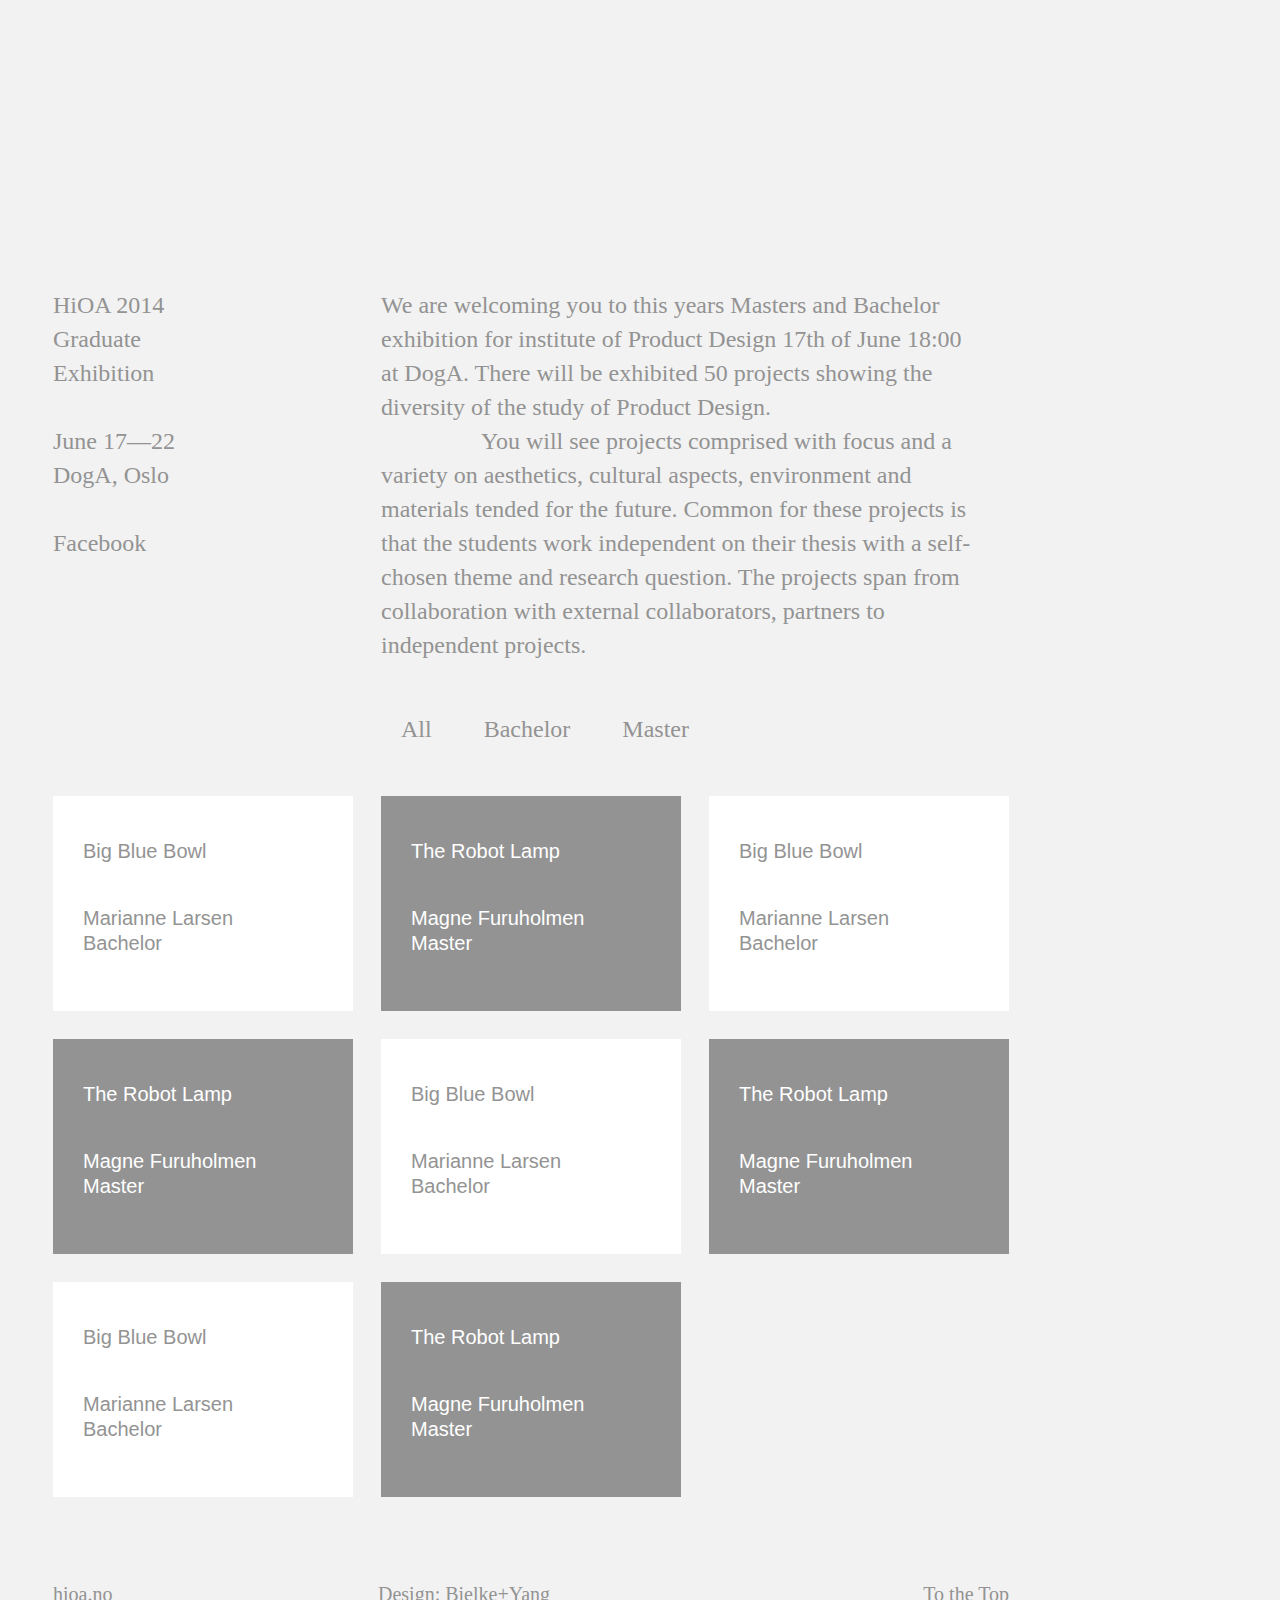
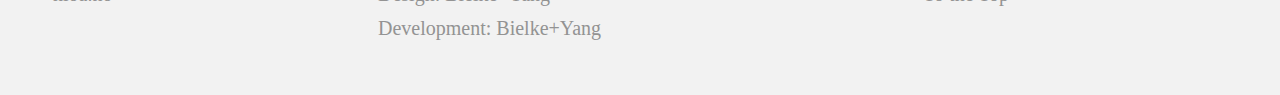
==== index.html @ e1ef98c4 "HiOA site update" ====
<!DOCTYPE html>
<!--[if lt IE 7]>      <html class="no-js lt-ie9 lt-ie8 lt-ie7"> <![endif]-->
<!--[if IE 7]>         <html class="no-js lt-ie9 lt-ie8"> <![endif]-->
<!--[if IE 8]>         <html class="no-js lt-ie9"> <![endif]-->
<!--[if gt IE 8]><!--> <html class="no-js"> <!--<![endif]-->
    <head>
        <meta charset="utf-8">
        <meta http-equiv="X-UA-Compatible" content="IE=edge">
        <title>home</title>
        <meta name="description" content="">
        <meta name="viewport" content="width=device-width, initial-scale=1">

        <!-- Place favicon.ico and apple-touch-icon.png in the root directory -->

        <link rel="stylesheet" href="css/normalize.css">
        <link rel="stylesheet" href="css/style.css">
        <script src="js/vendor/modernizr-2.6.2.min.js"></script>
    </head>
    <body>

<div id="wrap">

<div class="logo">
  <img class="hioa" src="https://dl.dropboxusercontent.com/s/u48z67vmslg3ey4/hioa_logo_main.png" alt="">
</div>
  
  
<div class="text">
  
    <div class="title"> 
      
      <h2>HiOA 2014<br/>Graduate<br/>Exhibition</h2>
      
      <ul>
        <li>June 17—22</li>
        <li><a href="#">DogA</a>, Oslo </li>
        <li class="fb"><a href="#">Facebook</a></li>
      </ul>
    
    </div>
    
    <div class="info">
      <p>We are welcoming you to this years Masters and Bachelor exhibition for institute of Product Design 17th of June 18:00 at DogA. There will be exhibited 50 projects showing the diversity of the study of Product Design.</p>    
      <p>You will see projects comprised with focus and a variety on aesthetics, cultural aspects, environment and materials tended for the future. Common for these projects is that the students work independent on their thesis with a self-chosen theme and research question. The projects span from collaboration with external collaborators, partners to independent projects.</p>
    </div>
    <div class="clear"></div>
</div>
  
<ul class="filter"> 
  <li class="all"><span class= "arrow-grey"></span>All</li>
  <li class="ba"><span class= "arrow-grey"></span>Bachelor</li>
  <li class="ma"><span class= "arrow-grey"></span>Master</li>
</ul>
  
<ul class="projects">

  <li class="ba">
    <img src="http://placehold.it/350x250" alt="" />
    <p class="title">Big Blue Bowl</p>
    <p class="person">Marianne Larsen<br/>Bachelor</p>
  </li>
  
  <li class="ma">
    <img src="http://placehold.it/350x350" alt="" />
    <p class="title">The Robot Lamp</p>
    <p class="person">Magne Furuholmen<br/>Master</p>
  </li>

  <li class="ba">
    <img src="http://placehold.it/350x250" alt="" />
    <p class="title">Big Blue Bowl</p>
    <p class="person">Marianne Larsen<br/>Bachelor</p>
  </li>
  
  <li class="ma">
    <img src="http://placehold.it/350x350" alt="" />
    <p class="title">The Robot Lamp</p>
    <p class="person">Magne Furuholmen<br/>Master</p>
  </li>
  

  <li class="ba">
    <img src="http://placehold.it/350x250" alt="" />
    <p class="title">Big Blue Bowl</p>
    <p class="person">Marianne Larsen<br/>Bachelor</p>
  </li>
  
  <li class="ma">
    <img src="http://placehold.it/350x350" alt="" />
    <p class="title">The Robot Lamp</p>
    <p class="person">Magne Furuholmen<br/>Master</p>
  </li>

  <li class="ba">
    <img src="http://placehold.it/350x250" alt="" />
    <p class="title">Big Blue Bowl</p>
    <p class="person">Marianne Larsen<br/>Bachelor</p>
  </li>
  
  <li class="ma">
    <img src="http://placehold.it/350x350" alt="" />
    <p class="title">The Robot Lamp</p>
    <p class="person">Magne Furuholmen<br/>Master</p>
  </li>
  
</ul>
  
<div class="clear"></div>

  
<footer>
  
  <div class="site">
    <a href="">hioa.no</a>
  </div>
  
  <div class="credit">
    Design: <a href="">Bielke+Yang</a></br>
    Development: <a href="">Bielke+Yang</a> 
  </div>
  
  <div class="top">
    <span class= "arrow-grey up"></span><a href="">To the Top</a>
  </div>
  <div class="clear"></div>
</footer>
  
  </div>

        <script src="//ajax.googleapis.com/ajax/libs/jquery/1.10.2/jquery.min.js"></script>
        <script>window.jQuery || document.write('<script src="js/vendor/jquery-1.10.2.min.js"><\/script>')</script>
        <script src="//cdnjs.cloudflare.com/ajax/libs/masonry/3.1.2/masonry.pkgd.js">
            $('.projects').masonry({
            columnWidth: 300,
            itemSelector: 'li',
            gutter: 30
            });
        </script>
        <script src="js/main.js"></script>

        <!-- Google Analytics: change UA-XXXXX-X to be your site's ID. -->
        <script>
            (function(b,o,i,l,e,r){b.GoogleAnalyticsObject=l;b[l]||(b[l]=
            function(){(b[l].q=b[l].q||[]).push(arguments)});b[l].l=+new Date;
            e=o.createElement(i);r=o.getElementsByTagName(i)[0];
            e.src='//www.google-analytics.com/analytics.js';
            r.parentNode.insertBefore(e,r)}(window,document,'script','ga'));
            ga('create','UA-XXXXX-X');ga('send','pageview');
        </script>
    </body>
</html>
---- css/style.css ----
/* Welcome to Compass.
 * In this file you should write your main styles. (or centralize your imports)
 * Import this file using the following HTML or equivalent:
 * <link href="/stylesheets/screen.css" media="screen, projection" rel="stylesheet" type="text/css" /> */
html, body, div, span, applet, object, iframe,
h1, h2, h3, h4, h5, h6, p, blockquote, pre,
a, abbr, acronym, address, big, cite, code,
del, dfn, em, img, ins, kbd, q, s, samp,
small, strike, strong, sub, sup, tt, var,
b, u, i, center,
dl, dt, dd, ol, ul, li,
fieldset, form, label, legend,
table, caption, tbody, tfoot, thead, tr, th, td,
article, aside, canvas, details, embed,
figure, figcaption, footer, header, hgroup,
menu, nav, output, ruby, section, summary,
time, mark, audio, video {
  margin: 0;
  padding: 0;
  border: 0;
  font: inherit;
  font-size: 100%;
  vertical-align: baseline; }

html {
  line-height: 1; }

ol, ul {
  list-style: none; }

table {
  border-collapse: collapse;
  border-spacing: 0; }

caption, th, td {
  text-align: left;
  font-weight: normal;
  vertical-align: middle; }

q, blockquote {
  quotes: none; }
  q:before, q:after, blockquote:before, blockquote:after {
    content: "";
    content: none; }

a img {
  border: none; }

article, aside, details, figcaption, figure, footer, header, hgroup, main, menu, nav, section, summary {
  display: block; }

* {
  box-sizing: border-box;
  -webkit-font-smoothing: antialiased;
  margin: 0;
  padding: 0; }

body {
  background: #f2f2f2; }

a {
  text-decoration: none;
  color: #939393;
  transition: all .4s ease; }

a:hover {
  color: #c6c6c6; }

a:active {
  color: #797979; }

.clear {
  clear: both; }

.hide {
  display: none; }

.arrow-grey {
  display: inline-block;
  background: url(https://dl.dropboxusercontent.com/s/whq3wuvthbkctgt/arrow_grey.png) 0 0 no-repeat;
  width: 18px;
  height: 18px;
  margin: 5px 8px 0 0; }
  .arrow-grey.up {
    -moz-transform: rotate(-90deg);
    -ms-transform: rotate(-90deg);
    -webkit-transform: rotate(-90deg);
    transform: rotate(-90deg); }

#wrap {
  width: 100%;
  padding: 0 25px;
  margin: 0 auto;
  overflow: hidden; }
  @media all and (max-width: 400px) {
    #wrap {
      padding: 0 0px; } }
  @media all and (max-width: 1020px) {
    #wrap {
      padding: 0 12px; } }

.logo {
  width: 300px;
  height: 140px;
  margin: 28px 0px 0px 28px; }
  .logo img.hioa {
    max-width: 100%;
    max-height: 100%; }
  @media all and (max-width: 400px) {
    .logo {
      width: 200px;
      height: 105px; } }

.text {
  margin: 120px 0px 0px 28px;
  padding: 0px;
  font: 24px/34px Feijoa, Georgia, serif;
  color: #939393; }
  @media all and (max-width: 1020px) {
    .text {
      margin: 60px 0px 0px 28px; } }
  @media all and (max-width: 400px) {
    .text {
      width: 300px;
      font: 18px/24px Feijoa, Georgia, serif;
      margin: 60px 0px 0px 14px; } }
  .text .title {
    width: 300px;
    float: left;
    margin-right: 28px; }
    .text .title h2 {
      font: 24px/34px Feijoa, Georgia, serif;
      margin-bottom: 34px; }
      @media all and (max-width: 999px) {
        .text .title h2 {
          float: left;
          margin: 0 28px 0 0; } }
      @media all and (max-width: 400px) {
        .text .title h2 {
          font: 18px/24px Feijoa, Georgia, serif;
          margin-bottom: 17px; } }
    .text .title ul, .text .title li {
      list-style-type: none; }
    .text .title .fb {
      margin-top: 34px; }
      @media all and (max-width: 1020px) {
        .text .title .fb {
          margin-top: 0px; } }
      @media all and (max-width: 400px) {
        .text .title .fb {
          width: 350px;
          font: 18px/24px Feijoa, Georgia, serif;
          margin-top: 0px; } }
  .text .info {
    width: 956px;
    float: left; }
    .text .info p:last-child {
      text-indent: 100px; }
    @media all and (max-width: 1428px) {
      .text .info {
        width: 956px; } }
    @media all and (max-width: 1375px) {
      .text .info {
        width: 600px; } }
    @media all and (max-width: 999px) {
      .text .info {
        width: 600px;
        float: left;
        margin-top: 34px; } }
    @media all and (max-width: 400px) {
      .text .info {
        width: 350px;
        font: 18px/24px Feijoa, Georgia, serif;
        margin-top: 25px; }
        .text .info p:last-child {
          text-indent: 50px; } }

.filter {
  margin: 50px 0px 22px 0px;
  padding-left: 328px;
  width: 100%; }
  @media all and (max-width: 999px) {
    .filter {
      padding-left: 0px; } }
  @media all and (max-width: 400px) {
    .filter {
      margin: 25px 0px 25px 0px;
      width: 300px;
      font: 18px/24px Feijoa, Georgia, serif;
      padding-left: 0px; } }
  .filter li {
    font: 24px/34px Feijoa, Georgia, serif;
    color: #939393;
    list-style-type: none;
    display: inline;
    padding: 0 0 0 22px;
    transition: all .4s ease; }
    @media all and (max-width: 400px) {
      .filter li {
        width: 300px;
        font: 18px/24px Feijoa, Georgia, serif;
        padding: 0 0 0 14px; } }
  .filter li:hover {
    color: #c6c6c6;
    cursor: pointer; }

.projects {
  position: relative; }
  .projects li {
    width: 300px;
    list-style-type: none;
    background: white;
    margin: 28px 0px 0px 28px;
    padding: 0;
    float: left;
    font: 20px/25px Avenir, Futura, Arial, sans-serif; }
    @media all and (max-width: 400px) {
      .projects li {
        margin: 14px 0px 0px 14px; } }
    .projects li img {
      max-width: 100%;
      min-width: 100%; }
    .projects li p {
      padding: 18px 30px 20px 30px;
      color: #939393; }
    .projects li .person {
      padding-top: 22px;
      padding-bottom: 55px; }
  .projects .ma {
    background: #939393; }
    .projects .ma p {
      color: white; }

.ma {
  margin-bottom: 200px; }

footer {
  margin: 0px 0px 0px 28px;
  padding: 80px 0px 50px 0px;
  font: 20px/34px Feijoa, Georgia, serif;
  color: #939393;
  position: relative; }
  @media all and (max-width: 400px) {
    footer {
      width: 300px;
      font: 18px/24px Feijoa, Georgia, serif;
      margin: 0px 0px 0px 28px; } }
  footer .site {
    width: 300px;
    float: left;
    margin-right: 25px; }
  footer .credit {
    width: 600px;
    float: left; }
    @media all and (max-width: 1020px) {
      footer .credit {
        float: left;
        text-align: left;
        margin-top: 28px; } }
    @media all and (max-width: 400px) {
      footer .credit {
        margin-top: 28px; } }
  footer .top {
    width: 300px;
    position: absolute;
    text-align: right;
    top: 80px;
    left: 656px; }
    @media all and (min-width: 1310px) {
      footer .top {
        left: 982px; } }
    @media all and (max-width: 1020px) {
      footer .top {
        top: 0;
        position: relative;
        float: left;
        left: 0;
        text-align: left;
        margin-top: 28px; } }
    @media all and (max-width: 400px) {
      footer .top {
        position: relative;
        float: left;
        left: 0;
        text-align: left; } }
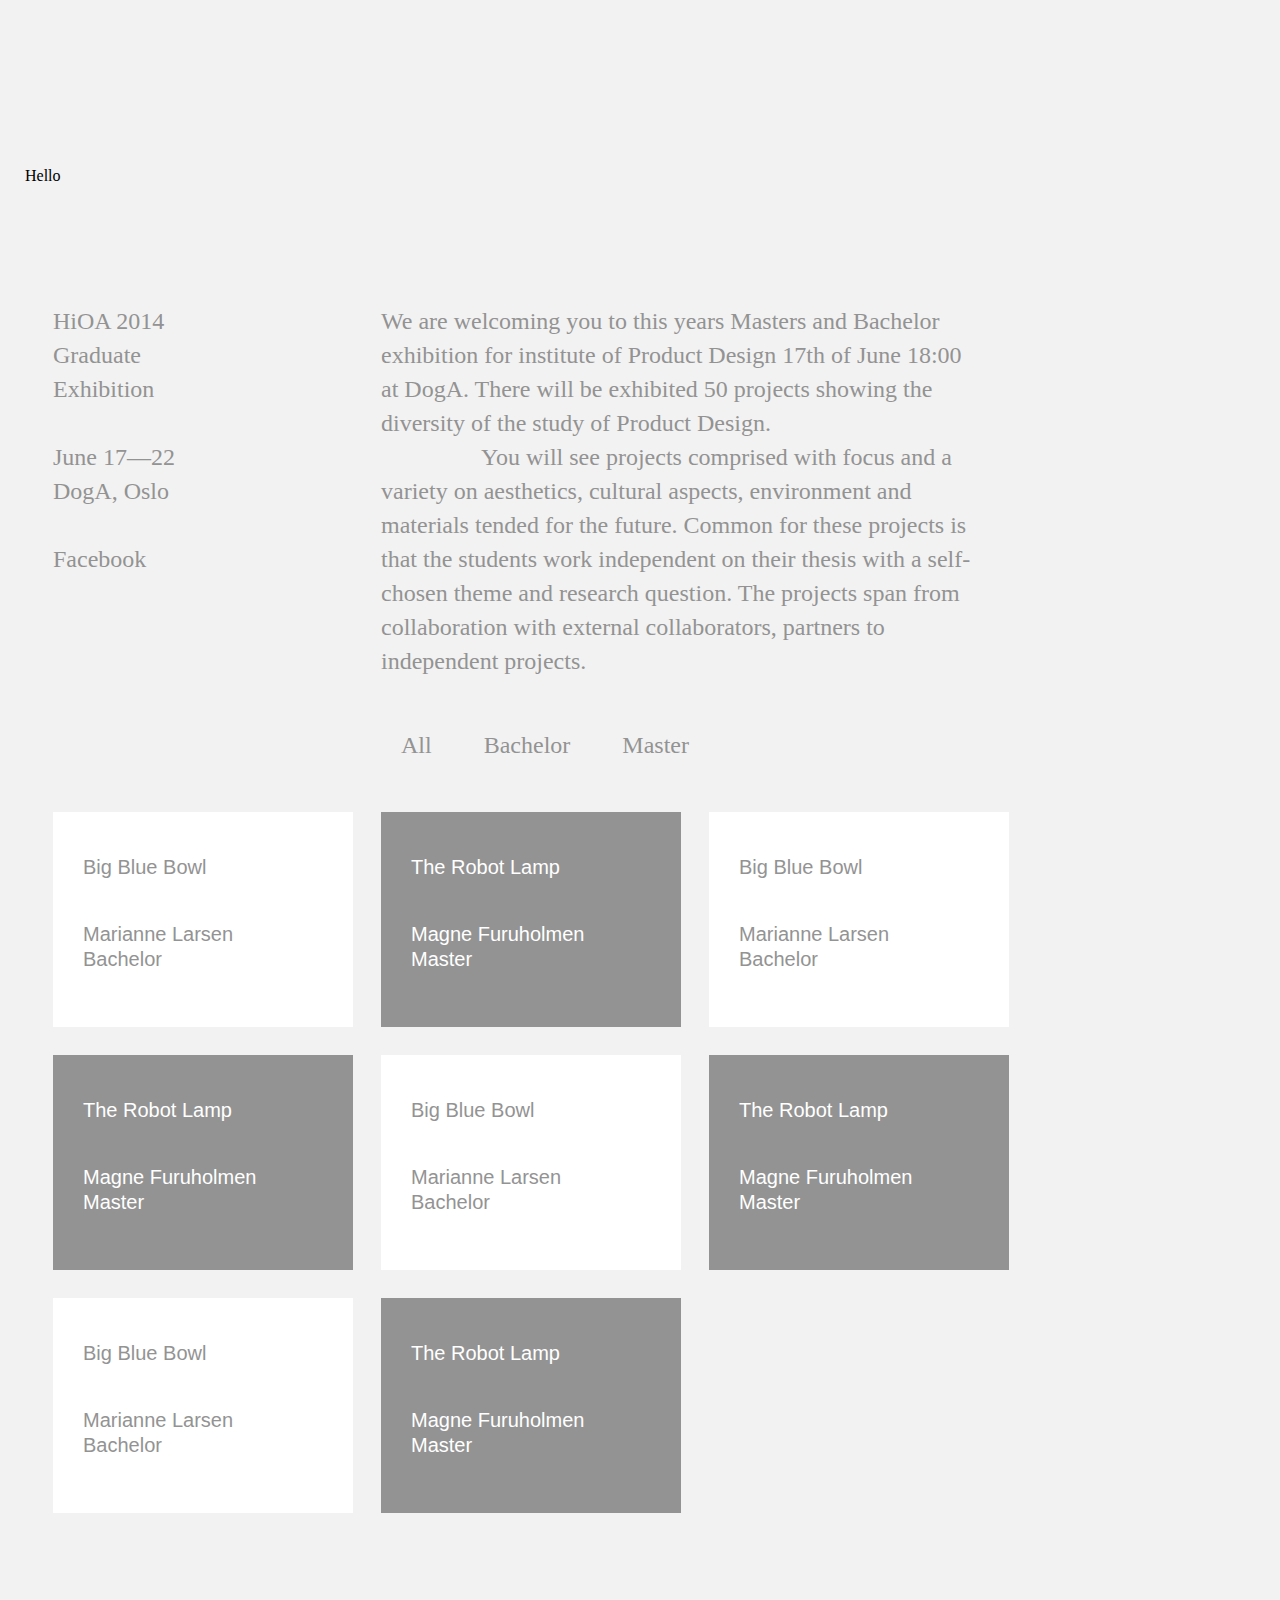
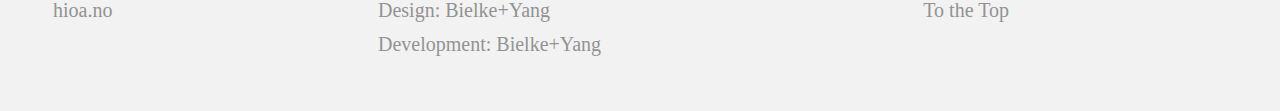
==== commit 9ffdbddb: "message" ====
--- a/index.html
+++ b/index.html
@@ -23,7 +23,9 @@
 <div class="logo">
   <img class="hioa" src="https://dl.dropboxusercontent.com/s/u48z67vmslg3ey4/hioa_logo_main.png" alt="">
 </div>
-  
+
+
+Hello  
   
 <div class="text">
   
